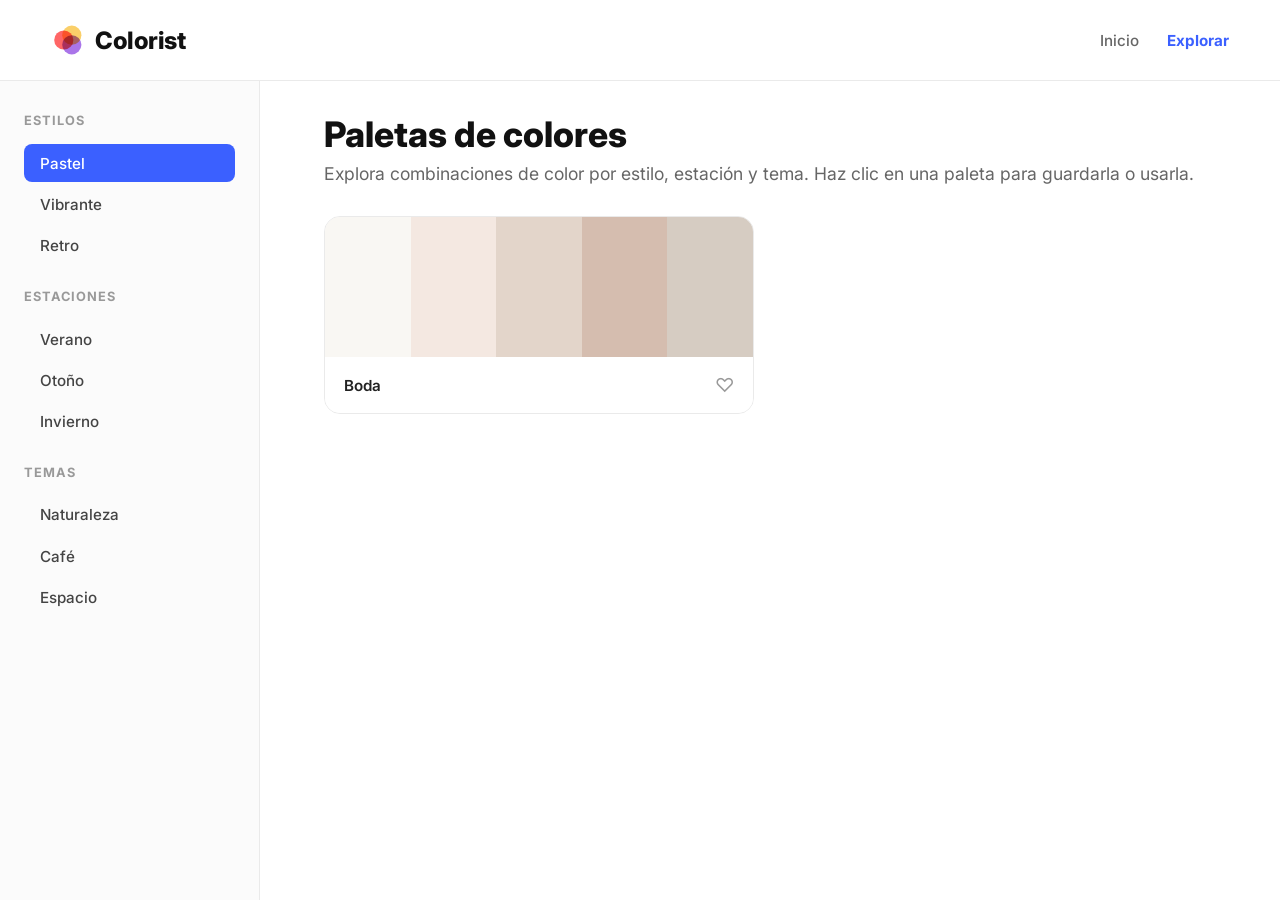
==== explorar.html @ 1d0d99d9 "feat: agregar pagina de exploracion con dashboard y filtrado" ====
<!DOCTYPE html>
<html lang="es">
<head>
    <meta charset="UTF-8">
    <meta name="viewport" content="width=device-width, initial-scale=1.0">
    <title>Colorist | Explorar Paletas</title>
    
    <!-- Importamos la tipografía principal -->
    <link rel="preconnect" href="https://fonts.googleapis.com">
    <link rel="preconnect" href="https://fonts.gstatic.com" crossorigin>
    <link href="https://fonts.googleapis.com/css2?family=Inter:wght@300;400;500;600;700;800&display=swap" rel="stylesheet">
    
    <!-- Vinculamos la hoja de estilos general -->
    <link rel="stylesheet" href="style.css">
</head>
<body class="explore-page">
    
    <!-- NAVBAR (Igual al index, pero con link para volver) -->
    <nav class="navbar">
        <div class="brand-container">
            <svg width="32" height="32" viewBox="0 0 40 40" fill="none" xmlns="http://www.w3.org/2000/svg">
                <circle cx="16" cy="20" r="12" fill="#ff4b4b" style="mix-blend-mode: multiply;" opacity="0.85"/>
                <circle cx="26" cy="14" r="12" fill="#f9c74f" style="mix-blend-mode: multiply;" opacity="0.85"/>
                <circle cx="26" cy="26" r="12" fill="#9b5de5" style="mix-blend-mode: multiply;" opacity="0.85"/>
            </svg>
            <h2>Colorist</h2>
        </div>
        <div class="nav-links">
            <!-- Volvemos al generador -->
            <a href="index.html">Inicio</a> 
            <a href="explorar.html" style="color: var(--accent-color); font-weight: 700;">Explorar</a>
        </div>
    </nav>

    <!-- LAYOUT PRINCIPAL DE EXPLORACIÓN -->
    <div class="explore-layout">
        
        <!-- SIDEBAR: Categorías (Estilos, Estaciones, Temas) -->
        <aside class="sidebar">
            <h3>Estilos</h3>
            <ul class="category-list">
                <li class="active" data-filter="pastel">Pastel</li>
                <li data-filter="vibrante">Vibrante</li>
                <li data-filter="retro">Retro</li>
            </ul>

            <h3>Estaciones</h3>
            <ul class="category-list">
                <li data-filter="verano">Verano</li>
                <li data-filter="otono">Otoño</li>
                <li data-filter="invierno">Invierno</li>
            </ul>

            <h3>Temas</h3>
            <ul class="category-list">
                <li data-filter="naturaleza">Naturaleza</li>
                <li data-filter="cafe">Café</li>
                <li data-filter="espacio">Espacio</li>
            </ul>
        </aside>

        <!-- CONTENIDO PRINCIPAL: Grilla de Paletas -->
        <main class="explore-content">
            <div class="explore-header">
                <h1>Paletas de colores</h1>
                <p>Explora combinaciones de color por estilo, estación y tema. Haz clic en una paleta para guardarla o usarla.</p>
            </div>

            <!-- Aquí inyectaremos las tarjetas con JS -->
            <div id="explore-grid" class="explore-grid"></div>
        </main>

    </div>

    <!-- Script exclusivo para esta página -->
    <script src="explorar.js"></script>
</body>
</html>
---- style.css ----
/* =========================================
   VARIABLES Y RESET
   ========================================= */
:root {
    --bg-color: #fbfbfb;
    --text-color: #111111;
    --accent-color: #3b60ff; /* Un azul vibrante estilo la referencia */
    --border-radius: 12px;
    --font-main: 'Inter', sans-serif;
}

* { margin: 0; padding: 0; box-sizing: border-box; }

body {
    font-family: var(--font-main);
    background-color: var(--bg-color);
    color: var(--text-color);
    min-height: 100vh;
    display: flex;
    flex-direction: column;
}

/* =========================================
   NAVBAR
   ========================================= */
.navbar {
    display: flex;
    justify-content: space-between;
    align-items: center;
    padding: 1.5rem 4%;
    background: #fff;
    border-bottom: 1px solid #eaeaea;
}

.brand-container {
    display: flex;
    align-items: center;
    gap: 12px;
}

.brand-container h2 {
    font-size: 1.5rem;
    font-weight: 800;
    letter-spacing: -0.5px;
}

.nav-links a {
    text-decoration: none;
    color: #666;
    margin-left: 1.5rem;
    font-weight: 500;
    font-size: 0.95rem;
}

/* =========================================
   LAYOUT DE DOS COLUMNAS (HERO)
   ========================================= */
.hero-section {
    display: flex;
    flex: 1;
    align-items: center;
    padding: 4% 4%;
    gap: 4rem;
}

.hero-content {
    flex: 1; /* Ocupa la mitad izquierda */
    max-width: 600px;
}

.hero-visual {
    flex: 1.2; /* Ocupa la mitad derecha, un poco más ancha */
    display: flex;
    justify-content: center;
    align-items: center;
}

/* =========================================
   TIPOGRAFÍA HERO (IZQUIERDA)
   ========================================= */
.subtitle {
    display: inline-block;
    color: #666;
    font-weight: 600;
    font-size: 0.9rem;
    text-transform: uppercase;
    letter-spacing: 1px;
    margin-bottom: 1rem;
}

.hero-content h1 {
    font-size: 4.5rem;
    font-weight: 800;
    letter-spacing: -2px;
    line-height: 1.05;
    margin-bottom: 1.5rem;
}

.hero-content p {
    font-size: 1.25rem;
    color: #555;
    line-height: 1.6;
    margin-bottom: 2.5rem;
}

.hint {
    font-size: 0.9rem !important;
    color: #999 !important;
    margin-top: 1rem;
}

/* =========================================
   CONTROLES (IZQUIERDA)
   ========================================= */
.controls {
    display: flex;
    gap: 1rem;
}

select, .primary-btn {
    font-family: inherit;
    font-size: 1.1rem;
    padding: 0.8rem 1.5rem;
    border-radius: 8px;
    outline: none;
    font-weight: 600;
}

select {
    border: 2px solid #eaeaea;
    background: #fff;
    cursor: pointer;
}

.primary-btn {
    background-color: var(--accent-color);
    color: #fff;
    border: none;
    cursor: pointer;
    transition: transform 0.2s, background-color 0.2s;
    box-shadow: 0 4px 15px rgba(59, 96, 255, 0.3);
}

.primary-btn:hover {
    background-color: #2b4be0;
    transform: translateY(-2px);
}

/* =========================================
   PALETA DE COLORES (DERECHA) - BARRAS VERTICALES
   ========================================= */
#palette-container {
    width: 100%;
    height: 500px; /* Las barras ocuparán esta altura */
    display: flex;
    border-radius: 20px;
    overflow: hidden; /* Redondea los bordes externos de todas las barras juntas */
    box-shadow: 0 20px 40px rgba(0,0,0,0.08);
}

.color-card {
    flex: 1; /* Todas las barras se reparten el ancho por igual */
    display: flex;
    flex-direction: column;
    position: relative;
    transition: flex 0.3s ease; /* Efecto suave al pasar el mouse */
}

/* Cuando el usuario pase el mouse por una barra, se ensancha un poco */
.color-card:hover {
    flex: 1.5; 
}

.color-display {
    flex: 1; /* El color ocupa todo el alto disponible */
    width: 100%;
}

.color-info {
    background: #fff;
    padding: 1rem 0;
    text-align: center;
    font-weight: 700;
    font-size: 0.95rem;
    text-transform: uppercase;
    cursor: pointer;
}

/* =========================================
   BOTÓN DE BLOQUEO (ADAPTADO A LAS BARRAS)
   ========================================= */
.lock-btn {
    position: absolute;
    top: 20px;
    left: 50%;
    transform: translateX(-50%); /* Centrado arriba */
    background: rgba(255, 255, 255, 0.4);
    border: none;
    border-radius: 50%;
    width: 35px;
    height: 35px;
    cursor: pointer;
    font-size: 1.1rem;
    opacity: 0;
    transition: opacity 0.2s, background 0.2s;
}

.color-card:hover .lock-btn,
.color-card.locked .lock-btn {
    opacity: 1;
}

.color-card.locked .lock-btn {
    background: rgba(255, 255, 255, 0.9);
    box-shadow: 0 4px 10px rgba(0,0,0,0.2);
}

/* =========================================
   TOAST
   ========================================= */
#toast {
    position: fixed;
    bottom: 30px;
    left: 50%;
    transform: translateX(-50%);
    background: #222;
    color: #fff;
    padding: 12px 24px;
    border-radius: 30px;
    font-weight: 500;
    opacity: 1;
    transition: opacity 0.3s;
    z-index: 100;
}
#toast.hidden { opacity: 0; pointer-events: none; }

/* =========================================
   VENTANA MODAL DE HISTORIAL
   ========================================= */
.modal {
    position: fixed;
    top: 0; left: 0; width: 100%; height: 100%;
    background: rgba(0, 0, 0, 0.4);
    backdrop-filter: blur(8px);
    -webkit-backdrop-filter: blur(8px);
    display: flex;
    justify-content: center;
    align-items: center;
    z-index: 1000; /* Asegura que esté por encima de todo */
    opacity: 1;
    transition: opacity 0.3s ease;
}

.modal.hidden {
    opacity: 0;
    pointer-events: none;
}

.modal-content {
    background: #fff;
    width: 90%;
    max-width: 600px;
    max-height: 80vh; /* Altura máxima adaptable */
    border-radius: 24px;
    padding: 2.5rem;
    box-shadow: 0 20px 50px rgba(0,0,0,0.15);
    display: flex;
    flex-direction: column;
}

.modal-header {
    display: flex;
    justify-content: space-between;
    align-items: center;
    margin-bottom: 2rem;
}

.close-btn {
    background: none;
    border: none;
    font-size: 2rem;
    cursor: pointer;
    color: #999;
    transition: color 0.2s;
}

.close-btn:hover { color: #333; }

.history-grid {
    overflow-y: auto; /* Permite hacer scroll si hay muchas paletas */
    display: flex;
    flex-direction: column;
    gap: 1.2rem;
    margin-bottom: 1.5rem;
    padding-right: 10px; /* Espacio para la barra de scroll */
}

/* Las mini-tarjetas horizontales */
.history-item {
    display: flex;
    height: 70px;
    border-radius: 12px;
    overflow: hidden;
    cursor: pointer;
    box-shadow: 0 4px 12px rgba(0,0,0,0.05);
    transition: transform 0.2s, box-shadow 0.2s;
}

.history-item:hover {
    transform: translateY(-2px) scale(1.01);
    box-shadow: 0 8px 20px rgba(0,0,0,0.1);
}

.history-color { flex: 1; }

.secondary-btn {
    align-self: flex-end;
    padding: 0.8rem 1.5rem;
    background: #f1f1f1;
    color: #444;
    border: none;
    border-radius: 10px;
    cursor: pointer;
    font-weight: 600;
    transition: background 0.2s;
}
.secondary-btn:hover { background: #e2e2e2; }

/* =========================================
   PÁGINA EXPLORAR (LAYOUT DASHBOARD)
   ========================================= */
.explore-page {
    background-color: #ffffff; /* Fondo más blanco para contrastar */
}

.explore-layout {
    display: flex;
    flex: 1;
    height: calc(100vh - 75px); /* Restamos el alto del navbar */
    overflow: hidden;
}

/* Barra Lateral (Sidebar) */
.sidebar {
    width: 260px;
    background: #fbfbfb;
    border-right: 1px solid #eaeaea;
    padding: 2rem 1.5rem;
    overflow-y: auto;
}

.sidebar h3 {
    font-size: 0.8rem;
    text-transform: uppercase;
    letter-spacing: 1px;
    color: #999;
    margin-bottom: 1rem;
    margin-top: 1.5rem;
}

.sidebar h3:first-child { margin-top: 0; }

.category-list {
    list-style: none;
}

.category-list li {
    padding: 0.6rem 1rem;
    margin-bottom: 0.2rem;
    border-radius: 8px;
    color: #444;
    cursor: pointer;
    font-weight: 500;
    font-size: 0.95rem;
    transition: all 0.2s;
}

.category-list li:hover { background: #f0f0f0; }

.category-list li.active {
    background: var(--accent-color);
    color: #fff;
}

/* Área de contenido y Grilla */
.explore-content {
    flex: 1;
    padding: 2rem 4rem;
    overflow-y: auto;
}

.explore-header {
    margin-bottom: 2rem;
}

.explore-header h1 {
    font-size: 2.2rem;
    font-weight: 800;
    margin-bottom: 0.5rem;
}

.explore-header p {
    color: #666;
    font-size: 1.1rem;
}

.explore-grid {
    display: grid;
    grid-template-columns: repeat(auto-fill, minmax(280px, 1fr));
    gap: 2rem;
    padding-bottom: 4rem;
}

/* Tarjeta de Paleta (Referencia visual de tu imagen) */
.explore-card {
    border: 1px solid #eaeaea;
    border-radius: 16px;
    overflow: hidden;
    cursor: pointer;
    transition: transform 0.2s, box-shadow 0.2s;
}

.explore-card:hover {
    transform: translateY(-4px);
    box-shadow: 0 12px 24px rgba(0,0,0,0.06);
}

.explore-card-colors {
    display: flex;
    height: 140px;
}

.explore-color-bar {
    flex: 1;
}

.explore-card-footer {
    padding: 1rem 1.2rem;
    display: flex;
    justify-content: space-between;
    align-items: center;
    background: #fff;
}

.explore-card-title {
    font-weight: 600;
    font-size: 0.95rem;
    color: #222;
}

.explore-card-action {
    color: #999;
    font-size: 1.2rem;
}
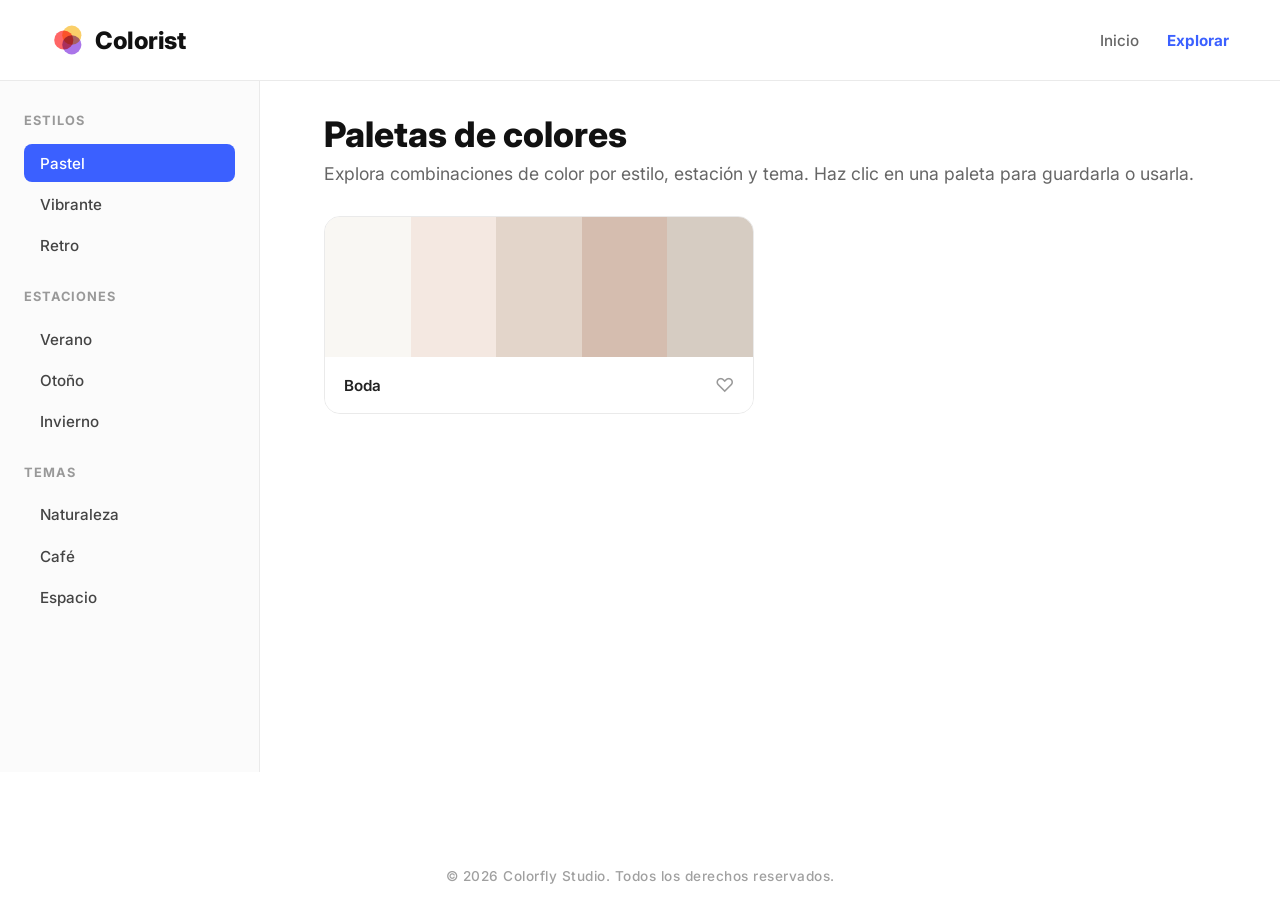
==== commit 50867f7d: "style: agregar pie de pagina minimalista en ambas interfaces" ====
--- a/explorar.html
+++ b/explorar.html
@@ -5,18 +5,15 @@
     <meta name="viewport" content="width=device-width, initial-scale=1.0">
     <title>Colorist | Explorar Paletas</title>
     
-    <!-- Importamos la tipografía principal -->
     <link rel="preconnect" href="https://fonts.googleapis.com">
     <link rel="preconnect" href="https://fonts.gstatic.com" crossorigin>
     <link href="https://fonts.googleapis.com/css2?family=Inter:wght@300;400;500;600;700;800&display=swap" rel="stylesheet">
     
-    <!-- Vinculamos la hoja de estilos general -->
-    <link rel="stylesheet" href="style.css">
+        <link rel="stylesheet" href="style.css">
 </head>
 <body class="explore-page">
     
-    <!-- NAVBAR (Igual al index, pero con link para volver) -->
-    <nav class="navbar">
+        <nav class="navbar">
         <div class="brand-container">
             <svg width="32" height="32" viewBox="0 0 40 40" fill="none" xmlns="http://www.w3.org/2000/svg">
                 <circle cx="16" cy="20" r="12" fill="#ff4b4b" style="mix-blend-mode: multiply;" opacity="0.85"/>
@@ -26,17 +23,16 @@
             <h2>Colorist</h2>
         </div>
         <div class="nav-links">
-            <!-- Volvemos al generador -->
+            
             <a href="index.html">Inicio</a> 
             <a href="explorar.html" style="color: var(--accent-color); font-weight: 700;">Explorar</a>
         </div>
     </nav>
 
-    <!-- LAYOUT PRINCIPAL DE EXPLORACIÓN -->
+    
     <div class="explore-layout">
         
-        <!-- SIDEBAR: Categorías (Estilos, Estaciones, Temas) -->
-        <aside class="sidebar">
+            <aside class="sidebar">
             <h3>Estilos</h3>
             <ul class="category-list">
                 <li class="active" data-filter="pastel">Pastel</li>
@@ -59,20 +55,29 @@
             </ul>
         </aside>
 
-        <!-- CONTENIDO PRINCIPAL: Grilla de Paletas -->
+        
         <main class="explore-content">
             <div class="explore-header">
                 <h1>Paletas de colores</h1>
                 <p>Explora combinaciones de color por estilo, estación y tema. Haz clic en una paleta para guardarla o usarla.</p>
             </div>
 
-            <!-- Aquí inyectaremos las tarjetas con JS -->
+           
             <div id="explore-grid" class="explore-grid"></div>
         </main>
 
     </div>
 
-    <!-- Script exclusivo para esta página -->
-    <script src="explorar.js"></script>
+        <script src="explorar.js"></script>
+
+            <div id="explore-grid" class="explore-grid"></div>
+            
+            <footer class="main-footer">
+                <p>&copy; 2026 Colorfly Studio. Todos los derechos reservados.</p>
+            </footer>
+        </main> 
+
+    </div> 
+
 </body>
 </html>
--- a/style.css
+++ b/style.css
@@ -4,7 +4,7 @@
 :root {
     --bg-color: #fbfbfb;
     --text-color: #111111;
-    --accent-color: #3b60ff; /* Un azul vibrante estilo la referencia */
+    --accent-color: #3b60ff; 
     --border-radius: 12px;
     --font-main: 'Inter', sans-serif;
 }
@@ -64,12 +64,12 @@
 }
 
 .hero-content {
-    flex: 1; /* Ocupa la mitad izquierda */
+    flex: 1; 
     max-width: 600px;
 }
 
 .hero-visual {
-    flex: 1.2; /* Ocupa la mitad derecha, un poco más ancha */
+    flex: 1.2; 
     display: flex;
     justify-content: center;
     align-items: center;
@@ -144,35 +144,105 @@
 .primary-btn:hover {
     background-color: #2b4be0;
     transform: translateY(-2px);
-}
+
+}
+
+/* =========================================
+   TOGGLE DE FORMATO (HEX / HSL)
+   ========================================= */
+.toggle-container {
+    display: flex;
+    align-items: center;
+    gap: 8px;
+    margin-left: 1rem;
+    padding-left: 1rem;
+    border-left: 2px solid #eaeaea;
+}
+
+.format-label {
+    font-size: 0.85rem;
+    font-weight: 600;
+    color: #666;
+}
+
+.switch {
+    position: relative;
+    display: inline-block;
+    width: 46px;
+    height: 24px;
+}
+
+.switch input {
+    opacity: 0;
+    width: 0;
+    height: 0;
+}
+
+.slider {
+    position: absolute;
+    cursor: pointer;
+    top: 0; left: 0; right: 0; bottom: 0;
+    background-color: #ccc;
+    transition: .3s;
+}
+
+.slider.round {
+    border-radius: 24px;
+}
+
+.slider.round:before {
+    border-radius: 50%;
+}
+
+.slider:before {
+    position: absolute;
+    content: "";
+    height: 18px;
+    width: 18px;
+    left: 3px;
+    bottom: 3px;
+    background-color: white;
+    transition: .3s;
+    box-shadow: 0 2px 4px rgba(0,0,0,0.2);
+}
+
+input:checked + .slider {
+    background-color: var(--accent-color);
+}
+
+input:checked + .slider:before {
+    transform: translateX(22px);
+}
+
+
 
 /* =========================================
    PALETA DE COLORES (DERECHA) - BARRAS VERTICALES
    ========================================= */
 #palette-container {
     width: 100%;
-    height: 500px; /* Las barras ocuparán esta altura */
+    height: 500px; 
     display: flex;
     border-radius: 20px;
-    overflow: hidden; /* Redondea los bordes externos de todas las barras juntas */
+    overflow: hidden; 
     box-shadow: 0 20px 40px rgba(0,0,0,0.08);
 }
 
 .color-card {
-    flex: 1; /* Todas las barras se reparten el ancho por igual */
+    flex: 1; 
     display: flex;
     flex-direction: column;
     position: relative;
-    transition: flex 0.3s ease; /* Efecto suave al pasar el mouse */
-}
-
-/* Cuando el usuario pase el mouse por una barra, se ensancha un poco */
+    transition: flex 0.3s ease; 
+}
+
+
 .color-card:hover {
     flex: 1.5; 
 }
 
 .color-display {
-    flex: 1; /* El color ocupa todo el alto disponible */
+    flex: 1; 
     width: 100%;
 }
 
@@ -186,14 +256,12 @@
     cursor: pointer;
 }
 
-/* =========================================
-   BOTÓN DE BLOQUEO (ADAPTADO A LAS BARRAS)
-   ========================================= */
+
 .lock-btn {
     position: absolute;
     top: 20px;
     left: 50%;
-    transform: translateX(-50%); /* Centrado arriba */
+    transform: translateX(-50%); 
     background: rgba(255, 255, 255, 0.4);
     border: none;
     border-radius: 50%;
@@ -246,7 +314,7 @@
     display: flex;
     justify-content: center;
     align-items: center;
-    z-index: 1000; /* Asegura que esté por encima de todo */
+    z-index: 1000; 
     opacity: 1;
     transition: opacity 0.3s ease;
 }
@@ -260,7 +328,7 @@
     background: #fff;
     width: 90%;
     max-width: 600px;
-    max-height: 80vh; /* Altura máxima adaptable */
+    max-height: 80vh; 
     border-radius: 24px;
     padding: 2.5rem;
     box-shadow: 0 20px 50px rgba(0,0,0,0.15);
@@ -287,15 +355,15 @@
 .close-btn:hover { color: #333; }
 
 .history-grid {
-    overflow-y: auto; /* Permite hacer scroll si hay muchas paletas */
+    overflow-y: auto; 
     display: flex;
     flex-direction: column;
     gap: 1.2rem;
     margin-bottom: 1.5rem;
-    padding-right: 10px; /* Espacio para la barra de scroll */
-}
-
-/* Las mini-tarjetas horizontales */
+    padding-right: 10px; 
+}
+
+
 .history-item {
     display: flex;
     height: 70px;
@@ -330,13 +398,13 @@
    PÁGINA EXPLORAR (LAYOUT DASHBOARD)
    ========================================= */
 .explore-page {
-    background-color: #ffffff; /* Fondo más blanco para contrastar */
+    background-color: #ffffff; 
 }
 
 .explore-layout {
     display: flex;
     flex: 1;
-    height: calc(100vh - 75px); /* Restamos el alto del navbar */
+    height: calc(100vh - 75px); 
     overflow: hidden;
 }
 
@@ -382,7 +450,7 @@
     color: #fff;
 }
 
-/* Área de contenido y Grilla */
+
 .explore-content {
     flex: 1;
     padding: 2rem 4rem;
@@ -411,7 +479,7 @@
     padding-bottom: 4rem;
 }
 
-/* Tarjeta de Paleta (Referencia visual de tu imagen) */
+
 .explore-card {
     border: 1px solid #eaeaea;
     border-radius: 16px;
@@ -451,4 +519,21 @@
 .explore-card-action {
     color: #999;
     font-size: 1.2rem;
+}
+
+/* =========================================
+   PIE DE PÁGINA (FOOTER)
+   ========================================= */
+.main-footer {
+    width: 100%;
+    padding: 2rem 1rem 1rem 1rem;
+    text-align: center;
+    margin-top: auto; 
+}
+
+.main-footer p {
+    font-size: 0.85rem;
+    font-weight: 500;
+    color: #a0a0a0;
+    letter-spacing: 0.5px;
 }
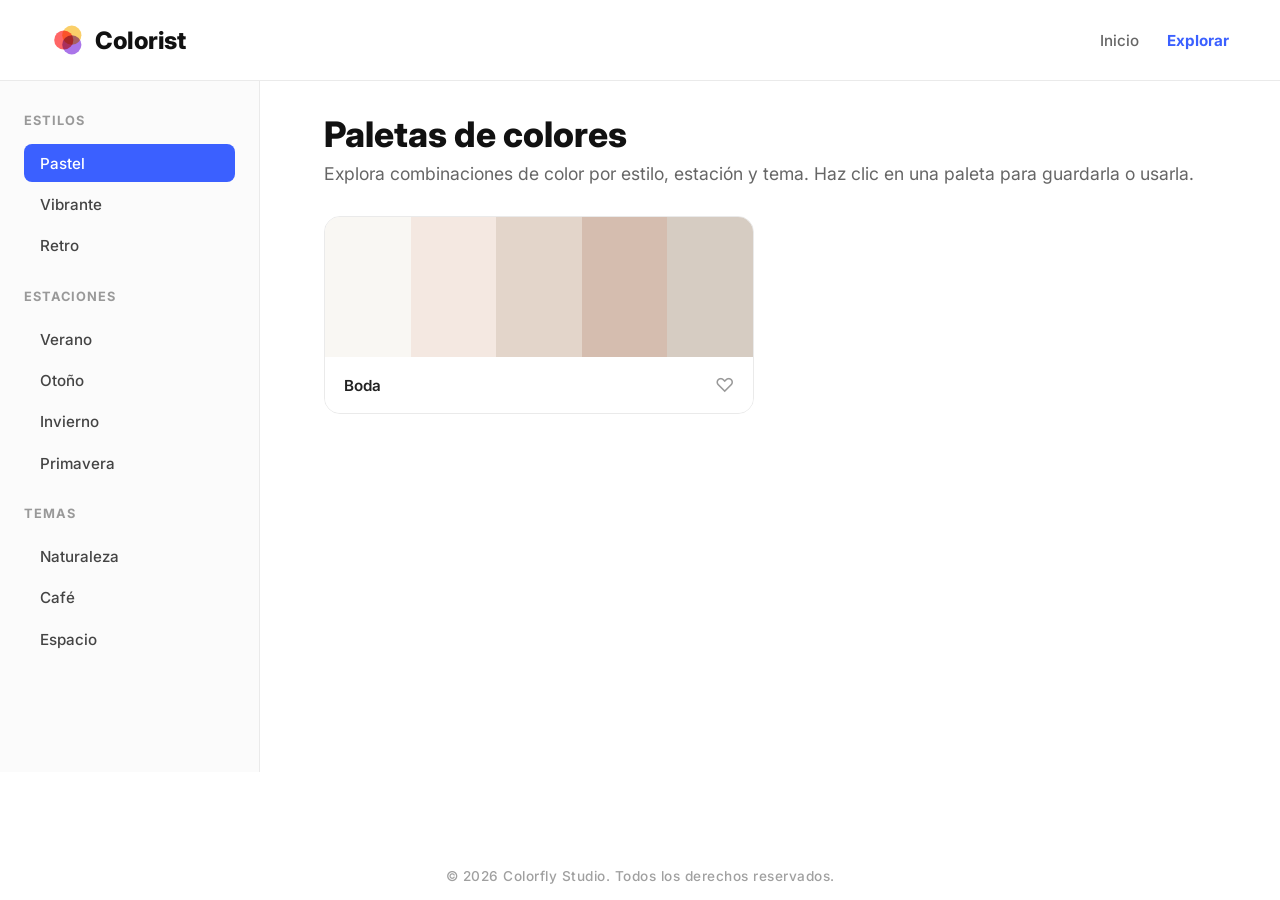
==== commit 62183d20: "feat: agregar categoría primavera y paleta brote editorial en la sección explorar" ====
--- a/explorar.html
+++ b/explorar.html
@@ -45,6 +45,7 @@
                 <li data-filter="verano">Verano</li>
                 <li data-filter="otono">Otoño</li>
                 <li data-filter="invierno">Invierno</li>
+                <li data-filter="primavera">Primavera</li>
             </ul>
 
             <h3>Temas</h3>
